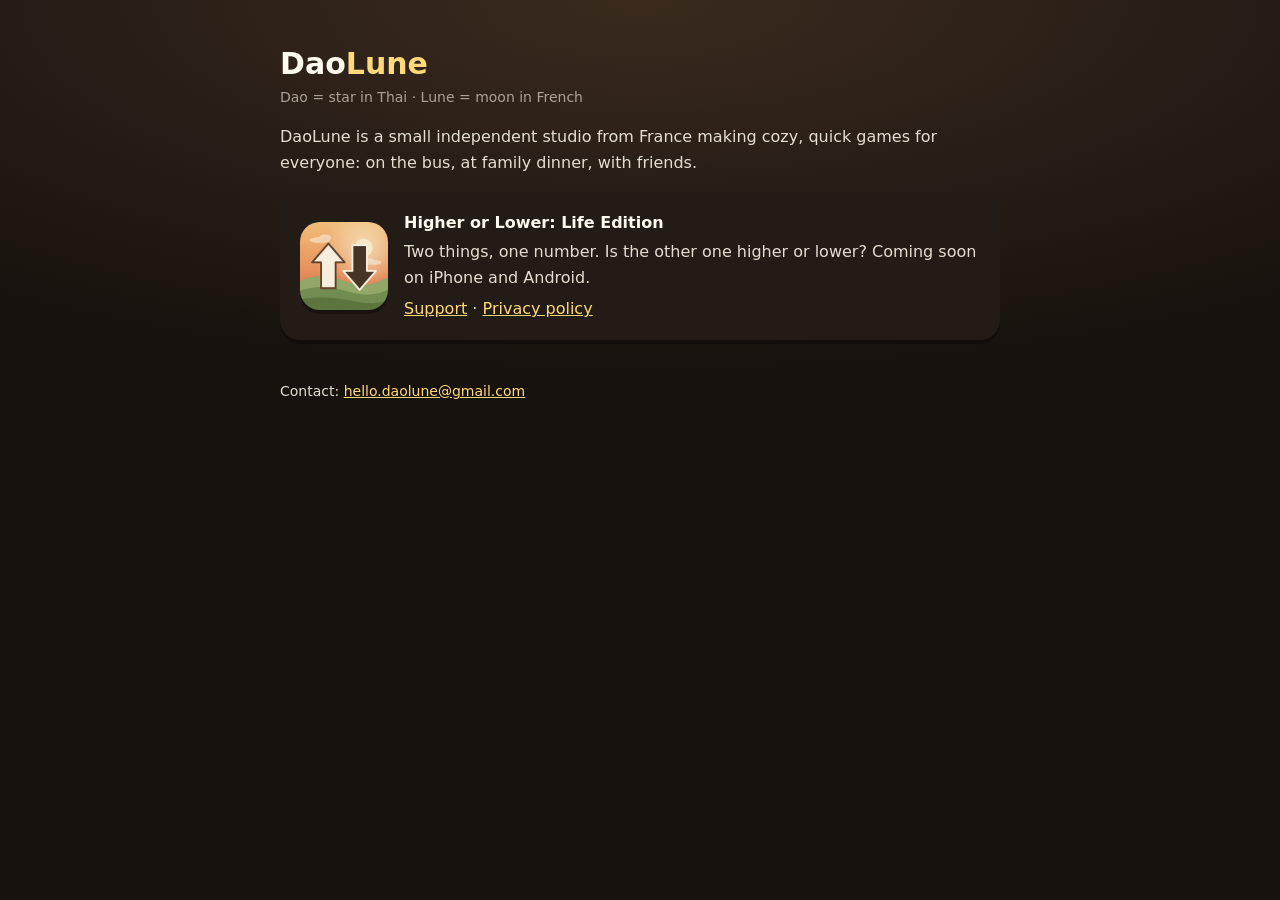
==== index.html @ 57d666bd "DaoLune website: studio page, Higher or Lower support and privacy pages" ====
<!DOCTYPE html>
<html lang="en">
<head>
<meta charset="utf-8">
<meta name="viewport" content="width=device-width, initial-scale=1">
<title>DaoLune – small cozy games</title>
<link rel="stylesheet" href="higher-or-lower/style.css">
<style>.game{display:flex;gap:16px;align-items:center}.game img{width:88px;height:88px;border-radius:20px;box-shadow:0 4px 0 rgba(0,0,0,.3)}</style>
</head>
<body>
<main>
  <h1>Dao<span>Lune</span></h1>
  <p class="muted">Dao = star in Thai · Lune = moon in French</p>
  <p>DaoLune is a small independent studio from France making cozy, quick games for everyone: on the bus, at family dinner, with friends.</p>
  <div class="card game">
    <img src="higher-or-lower/icon.png" alt="">
    <div><b>Higher or Lower: Life Edition</b>
      <p style="margin:4px 0 0">Two things, one number. Is the other one higher or lower? Coming soon on iPhone and Android.</p>
      <p style="margin:6px 0 0"><a href="higher-or-lower/">Support</a> · <a href="higher-or-lower/privacy.html">Privacy policy</a></p></div>
  </div>
  <p class="foot">Contact: <a href="mailto:hello.daolune@gmail.com">hello.daolune@gmail.com</a></p>
</main>
</body>
</html>
---- higher-or-lower/style.css ----
:root{color-scheme:dark}
body{margin:0;background:radial-gradient(120% 60% at 50% 0%,#3a2a1e,#17120e 70%) fixed;color:#fffaf0;
  font:16px/1.6 system-ui,-apple-system,"Segoe UI","PingFang SC","Noto Sans SC","Thonburi","Noto Sans Thai",sans-serif}
main{max-width:720px;margin:0 auto;padding:28px 20px 60px}
h1{font-size:30px;line-height:1.2;margin:18px 0 4px}
h1 span{color:#ffd97a}
h2{font-size:19px;margin:28px 0 6px;color:#ffd97a}
p,li{color:rgba(255,248,235,.88)}
a{color:#ffd97a}
.muted{color:rgba(255,248,235,.6);font-size:14px;margin-top:0}
.langs{font-size:14px;color:rgba(255,248,235,.6)}
.langs b{color:#fffaf0}
.card{background:#231b15;border-radius:20px;padding:18px 20px;margin:16px 0;box-shadow:0 4px 0 rgba(0,0,0,.3)}
.btn{display:inline-block;background:#fff6e6;color:#2b1d12;font-weight:800;text-decoration:none;padding:12px 20px;border-radius:16px;box-shadow:0 4px 0 rgba(0,0,0,.3)}
.foot{margin-top:40px;font-size:14px}
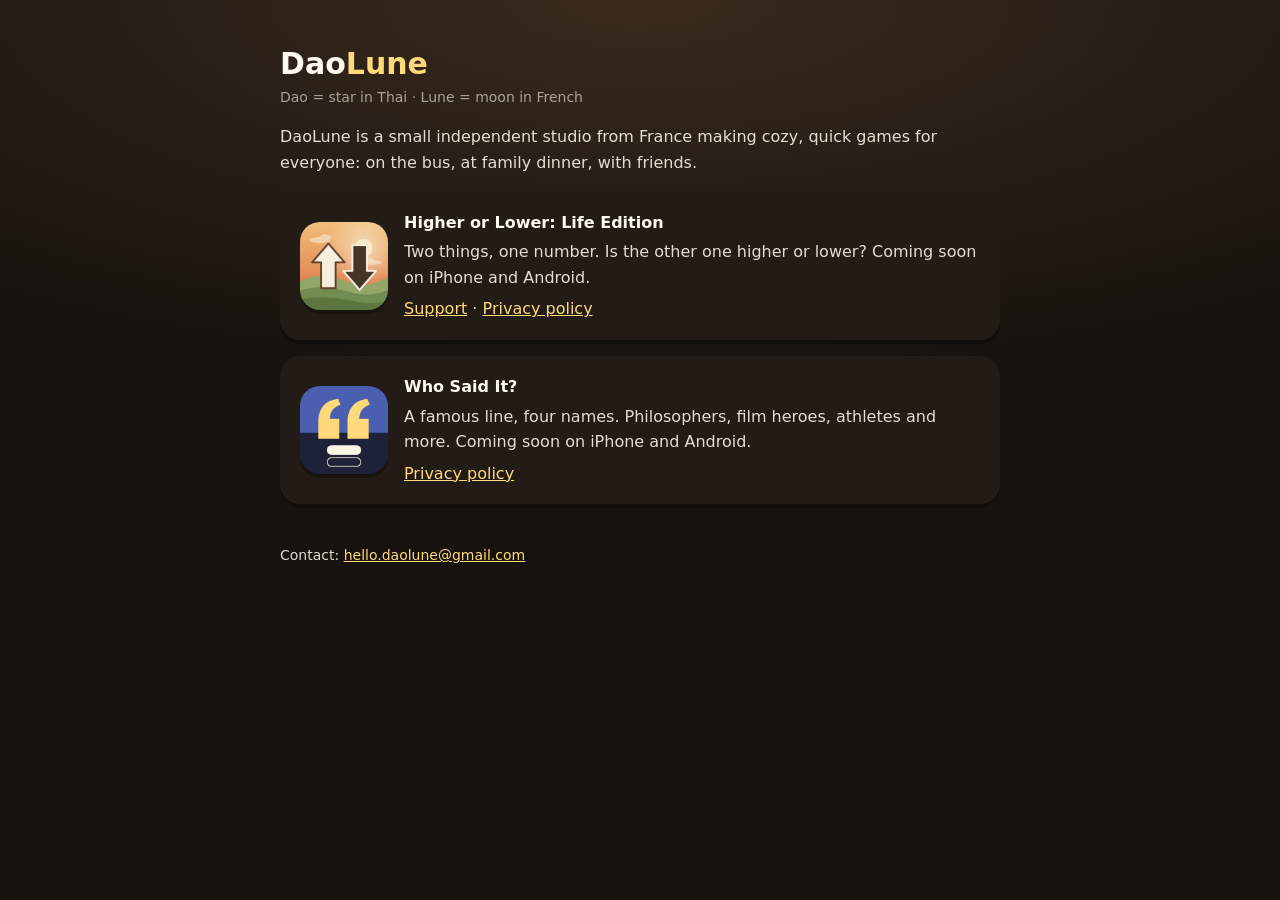
==== commit a68a0898: "Add Who Said It? privacy page and studio card Co-Authored-By: Claude Opus 5.5 <noreply@anthropic.com" ====
--- a/index.html
+++ b/index.html
@@ -18,6 +18,12 @@
       <p style="margin:4px 0 0">Two things, one number. Is the other one higher or lower? Coming soon on iPhone and Android.</p>
       <p style="margin:6px 0 0"><a href="higher-or-lower/">Support</a> · <a href="higher-or-lower/privacy.html">Privacy policy</a></p></div>
   </div>
+  <div class="card game">
+    <img src="whosaidit/icon.png" alt="">
+    <div><b>Who Said It?</b>
+      <p style="margin:4px 0 0">A famous line, four names. Philosophers, film heroes, athletes and more. Coming soon on iPhone and Android.</p>
+      <p style="margin:6px 0 0"><a href="whosaidit/privacy.html">Privacy policy</a></p></div>
+  </div>
   <p class="foot">Contact: <a href="mailto:hello.daolune@gmail.com">hello.daolune@gmail.com</a></p>
 </main>
 </body>
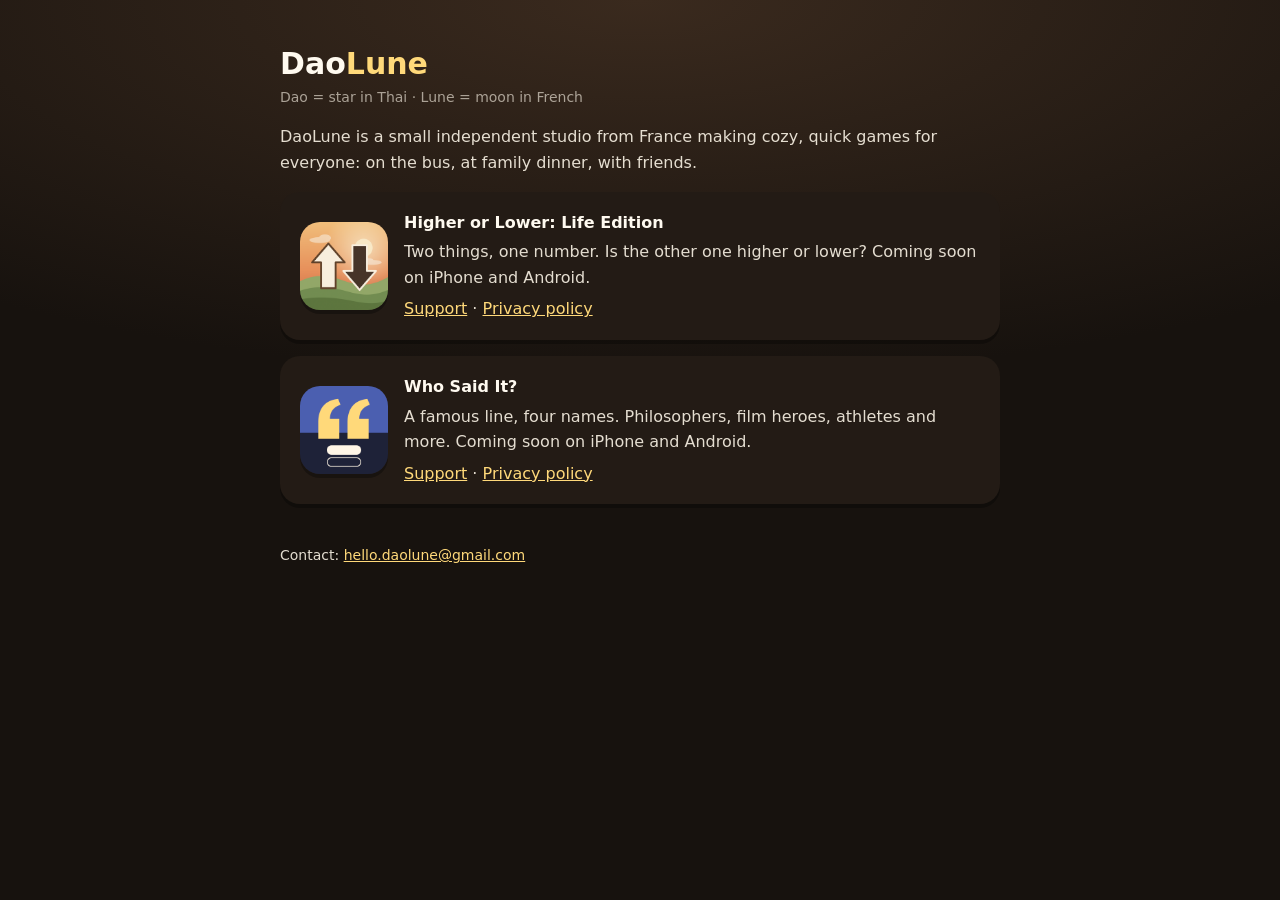
==== commit c8bd956e: "Who Said It? support page in 9 languages; link it from the studio page Co-Authored-By: Claude Opus 5" ====
--- a/index.html
+++ b/index.html
@@ -22,7 +22,7 @@
     <img src="whosaidit/icon.png" alt="">
     <div><b>Who Said It?</b>
       <p style="margin:4px 0 0">A famous line, four names. Philosophers, film heroes, athletes and more. Coming soon on iPhone and Android.</p>
-      <p style="margin:6px 0 0"><a href="whosaidit/privacy.html">Privacy policy</a></p></div>
+      <p style="margin:6px 0 0"><a href="whosaidit/">Support</a> · <a href="whosaidit/privacy.html">Privacy policy</a></p></div>
   </div>
   <p class="foot">Contact: <a href="mailto:hello.daolune@gmail.com">hello.daolune@gmail.com</a></p>
 </main>
